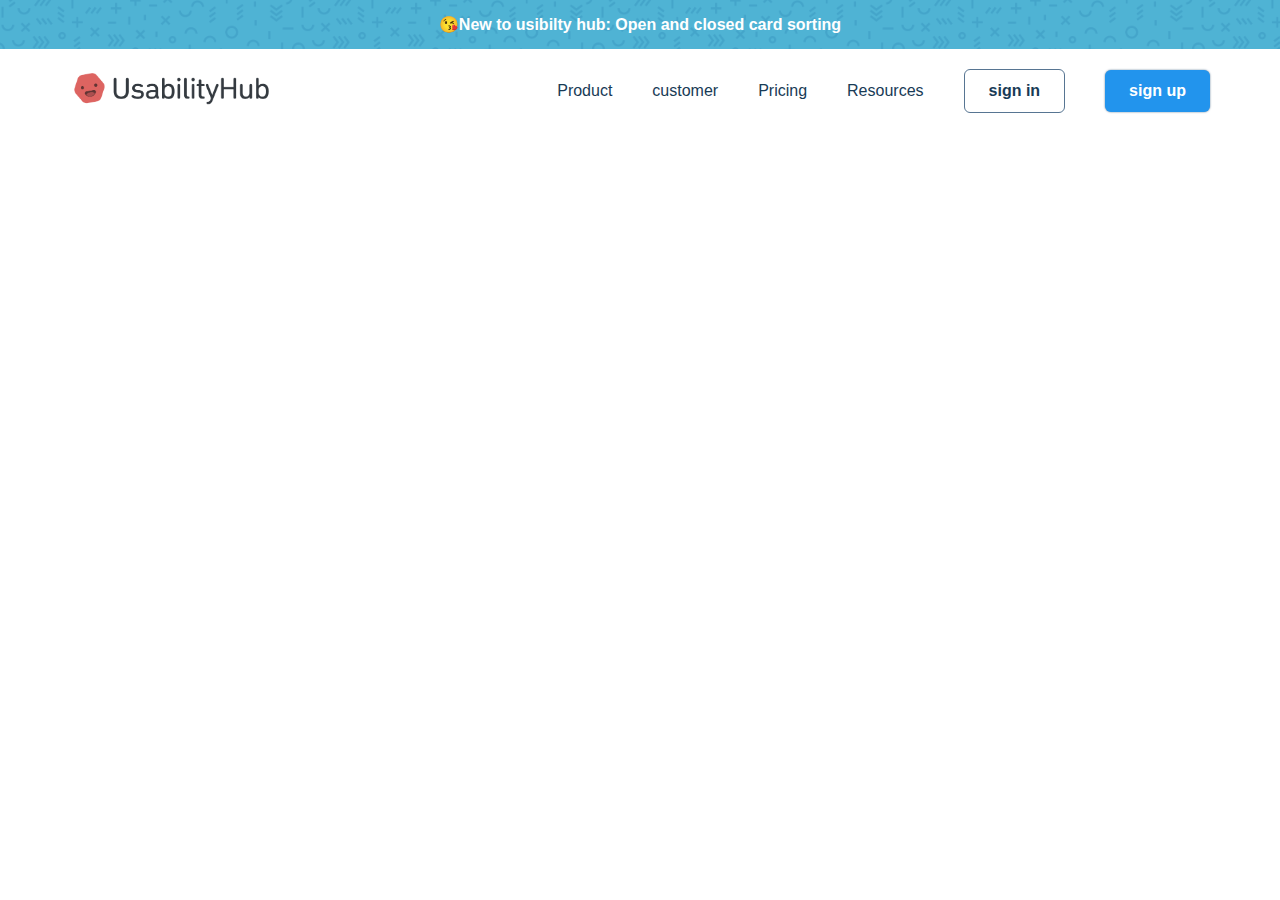
==== index.html @ 6f3f7dd2 "add top bar & nav bar" ====
<!DOCTYPE html>
<html lang="en">
<head>
    <meta charset="UTF-8">
    <meta name="viewport" content="width=device-width, initial-scale=1.0">
    <title>Office-Website</title>
    <link rel="stylesheet" href="./style.css">
    <link rel="stylesheet" href="https://cdnjs.cloudflare.com/ajax/libs/font-awesome/6.7.2/css/all.min.css"
        integrity="sha512-Evv84Mr4kqVGRNSgIGL/F/aIDqQb7xQ2vcrdIwxfjThSH8CSR7PBEakCr51Ck+w+/U6swU2Im1vVX0SVk9ABhg=="
        crossorigin="anonymous" referrerpolicy="no-referrer" />
    <link rel="preconnect" href="https://fonts.googleapis.com">
    <link rel="preconnect" href="https://fonts.gstatic.com" crossorigin>
    <link href="https://fonts.googleapis.com/css2?family=Bebas+Neue&family=Montserrat:ital,wght@0,100..900;1,100..900&family=Noto+Sans:ital,wght@0,100..900;1,100..900&family=Outfit:wght@100..900&family=Roboto:ital,wght@0,100;0,300;0,400;0,500;0,700;0,900;1,100;1,300;1,400;1,500;1,700;1,900&display=swap" rel="stylesheet">
        
</head>
<body>
    <div class="top-banner">
        <div class="container">
            <div class="small-bold-text banner-text">😘New to usibilty hub: Open and closed card sorting</div>
        </div>
    </div>

    <nav>
        <div class="container main-nav flex">
            <a class="company-logo">
                <img src="./assets/asset 1.png" alt="company logo">
            </a>
            <div class="nav-links">
                <ul class="flex">
                    <li><a href="#" class="hover-link">Product</a></li>
                    <li><a href="#" class="hover-link">customer</a></li>
                    <li><a href="#" class="hover-link">Pricing</a></li>
                    <li><a href="#" class="hover-link">Resources</a></li>
                    <li><a href="#" class="hover-link secondary-button">sign in</a></li>
                    <li><a href="#" class="hover-link primary-button">sign up</a></li>
                </ul>           
            </div>
        </div>
    </nav>

    <header></header>

    <section class="companies-section"></section>

    <section class="featured-section"></section>
    
    <section class="big-feature-section"></section>
    <section class="big-feature-section"></section>
    <section class="big-feature-section"></section>

    <section class="example-section"></section>

    <section class="cta-section"></section>

    <footer></footer>

    <div class="subfooter"></div>











</body>
</html>
---- style.css ----
/* resets*/
* {
    margin: 0;
    padding: 0;
    box-sizing: border-box;
}
:root {
    --primary-text-color: #183b56;
    --secondry-text-color: #577592;
    --accent-color: #2294ed;
    --accent-color-dark: #1d69a3;
    --padding-inline-section: 20px;
}
body {
    font-family: 'poppins',sans-serif;
    color: var(--primary-text-color);
}
h1 {
    font-size: 3rem;
}
h2 {
    font-size: 2rem;
}
h2 {
    font-size: 1.5rem
}
p {
    font-family: 'Roboto',sans-serif;
    font-size: 1.2rem;
    color: var(--secondry-text-color);
    line-height: 1.8rem;
}
a {
    text-decoration: none;
    display: inline-block;
}
ul {
    list-style: none;
}
/* Utility class */
.small-bold-text {
    font-size: 1rem;
    font-weight: 700;
}
.container {
    max-width: 1180px;
    margin-inline: auto;
    padding-inline: var(--padding-inline-section);
}
.flex {
    display: flex;
    align-items: center;
}
.hover-link {
    color: var(--primary-text-color);
}
.hover-link:hover {
    color: var(--accent-color);
    transition: 0.2s ease-out;
}
.primary-button {
    background-color: var(--accent-color);
    border-radius: 6px;
    font-weight: 700;
    color: white !important;
    padding: 12px 24px;
    box-shadow: 0 0 2px var(--secondry-text-color);
    transition: 0.2s ease-out;
}
.primary-button:hover {
    background-color: var(--accent-color-dark);
}
.secondary-button {
    border: 0.5px solid var(--secondry-text-color);
    border-radius: 6px;
    font-weight: 700;
    color: var(--primary-text-color) !important;
    padding: 12px 24px;
    transition: 0.2s ease-out;
}
.secondary-button:hover {
    border-color: var(--accent-color);
    color: var(--accent-color) !important;
}
/* top banner */
.top-banner {
    background-image: url('./assets/asset\ 30.png');
    background-color: #4fb3d4;
    background-size: 300px;
    
}
.banner-text {
    color: white;
    padding: 15px 30px;
    text-align: center;
}
/* nav bar */
.main-nav {
    margin-top: 20px;
    justify-content: space-between;
}
.company-logo img {
    width: 200px;
}
.nav-links {
    flex-basis: 730px;
}
.nav-links ul {
    justify-content: end;
    column-gap: 40px;
}
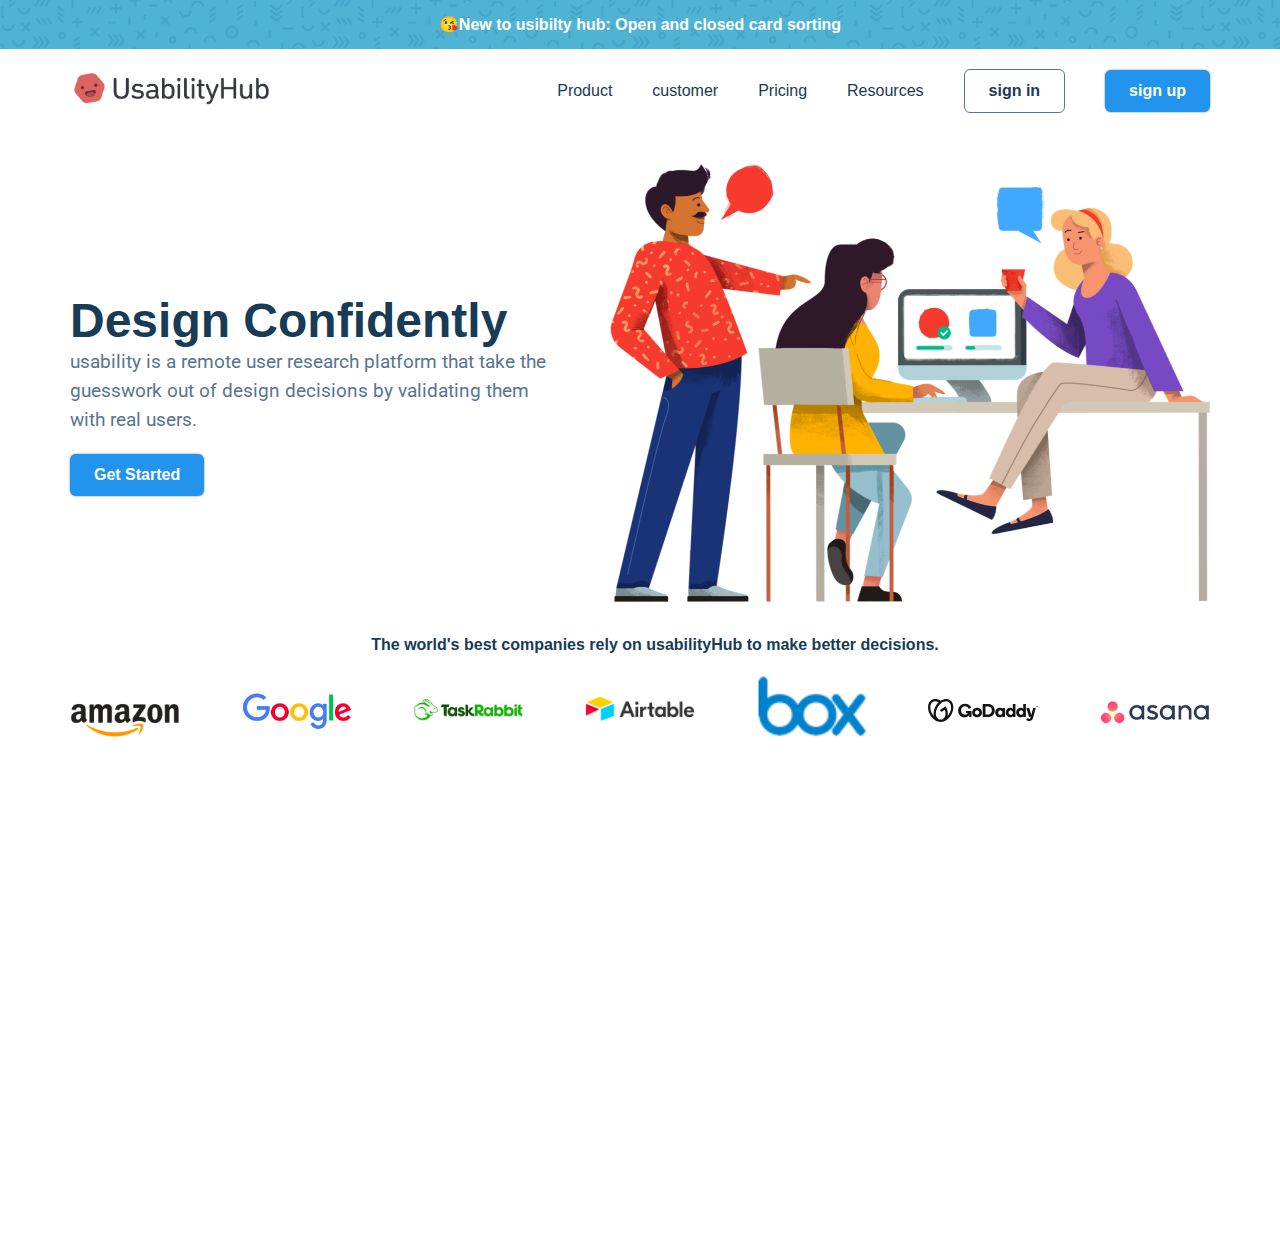
==== commit 30163c79: "add Header & Companies section" ====
--- a/index.html
+++ b/index.html
@@ -14,12 +14,13 @@
         
 </head>
 <body>
+    <!--top banner -->
     <div class="top-banner">
         <div class="container">
             <div class="small-bold-text banner-text">😘New to usibilty hub: Open and closed card sorting</div>
         </div>
     </div>
-
+    <!--nav bar-->
     <nav>
         <div class="container main-nav flex">
             <a class="company-logo">
@@ -37,10 +38,34 @@
             </div>
         </div>
     </nav>
-
-    <header></header>
-
-    <section class="companies-section"></section>
+    <!--header section-->
+    <header>
+        <div class="container header-section flex">
+            <div class="header-left">
+                <h1>Design Confidently</h1>
+                <p>usability is a remote user research platform that take the guesswork out of design decisions by validating them with real users. </p>
+                <a href="#" class="primary-button get-started-btn">Get Started</a>
+            </div>
+            <div class="header-right">
+                <img src="./assets/asset 2.png" alt="hero image">
+            </div>
+        </div>
+    </header>
+    <!--companies section-->
+    <section class="companies-section">
+        <div class="container">
+         <div class="small-bold-text companies-header">The world's best companies rely on usabilityHub to make better decisions.</div>
+          <div class="logos flex">
+            <img class="logo" src="./assets/asset 3.png" alt="">
+            <img class="logo" src="./assets/asset 4.png" alt="">
+            <img class="logo" src="./assets/asset 5.png" alt="">
+            <img class="logo" src="./assets/asset 6.png" alt="">
+            <img class="logo" src="./assets/asset 7.png" alt="">
+            <img class="logo" src="./assets/asset 8.svg" alt="">
+            <img class="logo" src="./assets/asset 9.png" alt="">
+          </div>
+        </div>
+    </section>
 
     <section class="featured-section"></section>
     
@@ -65,6 +90,6 @@
 
 
 
-
+<br><br><br><br><br><br><br><br><br><br><br><br><br><br><br><br><br><br><br><br><br><br><br><br><br><br><br>
 </body>
 </html>--- a/style.css
+++ b/style.css
@@ -108,4 +108,37 @@
 .nav-links ul {
     justify-content: end;
     column-gap: 40px;
+}
+/* header */
+header {
+    padding: 50px var(--padding-inline-section) 0;
+}
+.header-section {
+    justify-content: center;
+    gap: 50px;
+}
+.header-left {
+    max-width: 40vw;
+}
+.header-left h1 {
+    margin-top: 20px;
+}
+.get-started-btn {
+    margin-top: 20px;
+}
+.header-section img {
+    width: 600px;
+}
+/* Companies Section */
+.companies-header {
+    text-align: center;
+    margin: 30px 0 0 30px ;
+    
+    color: var(--primary-text-color);
+}
+.logos {
+    justify-content: space-between;
+}
+.logo {
+    width: 110px;
 }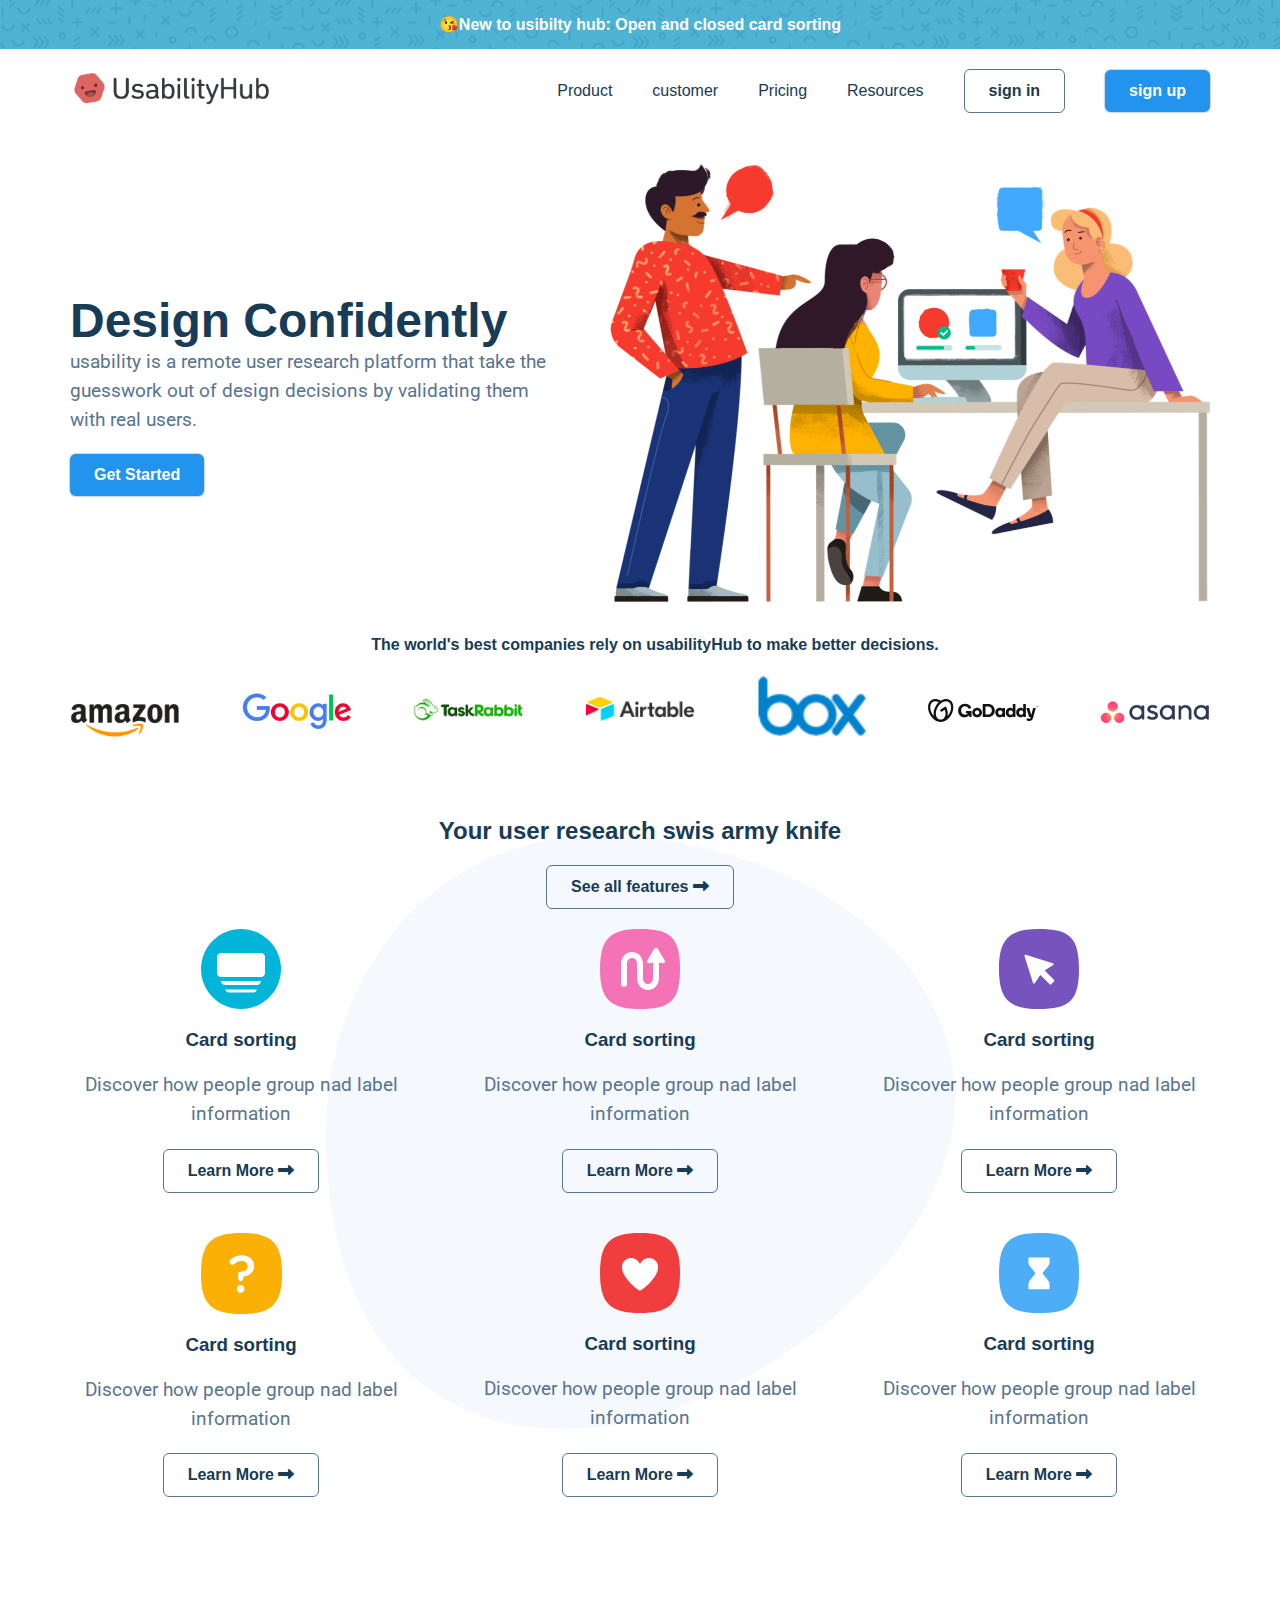
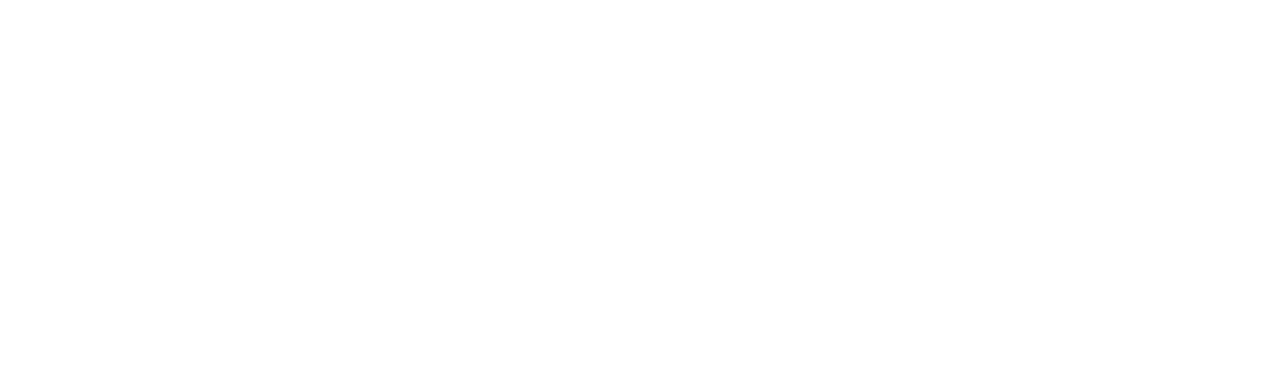
==== commit 5c4a91ee: "add features section" ====
--- a/index.html
+++ b/index.html
@@ -66,8 +66,53 @@
           </div>
         </div>
     </section>
-
-    <section class="featured-section"></section>
+    <!--Featured section -->
+    <section class="featured-section">
+        <div class="container">
+            <div class="features-header">
+                <h2 class="features-heading-text">Your user research swis army knife</h2>
+                <a href="#" class="secondary-button">See all features <i class="fa-solid fa-right-long"></i></a>
+            </div>
+            <div class="features-area flex">
+                <div class="featured-card flex">
+                    <img src="./assets/asset 11.svg" alt="">
+                    <h3>Card sorting</h3>
+                    <p>Discover how people group nad label information</p>
+                    <a href="#" class="secondary-button">Learn More <i class="fa-solid fa-right-long"></i></a>
+                </div>
+                <div class="featured-card flex">
+                    <img src="./assets/asset 13.svg" alt="">
+                    <h3>Card sorting</h3>
+                    <p>Discover how people group nad label information</p>
+                    <a href="#" class="secondary-button">Learn More <i class="fa-solid fa-right-long"></i></a>
+                </div>
+                <div class="featured-card flex">
+                    <img src="./assets/asset 14.svg" alt="">
+                    <h3>Card sorting</h3>
+                    <p>Discover how people group nad label information</p>
+                    <a href="#" class="secondary-button">Learn More <i class="fa-solid fa-right-long"></i></a>
+                </div>
+                <div class="featured-card flex">
+                    <img src="./assets/asset 15.svg" alt="">
+                    <h3>Card sorting</h3>
+                    <p>Discover how people group nad label information</p>
+                    <a href="#" class="secondary-button">Learn More <i class="fa-solid fa-right-long"></i></a>
+                </div>
+                <div class="featured-card flex">
+                    <img src="./assets/asset 16.svg" alt="">
+                    <h3>Card sorting</h3>
+                    <p>Discover how people group nad label information</p>
+                    <a href="#" class="secondary-button">Learn More <i class="fa-solid fa-right-long"></i></a>
+                </div>
+                <div class="featured-card flex">
+                    <img src="./assets/asset 17.svg" alt="">
+                    <h3>Card sorting</h3>
+                    <p>Discover how people group nad label information</p>
+                    <a href="#" class="secondary-button">Learn More <i class="fa-solid fa-right-long"></i></a>
+                </div>
+            </div>
+            </div>
+    </section>
     
     <section class="big-feature-section"></section>
     <section class="big-feature-section"></section>
--- a/style.css
+++ b/style.css
@@ -141,4 +141,29 @@
 }
 .logo {
     width: 110px;
+}
+/* Features Section */
+.featured-section {
+    padding: 50px var(--padding-inline-section) 0;
+    background-image: url('./assets/asset\ 32.svg');
+    background-repeat: no-repeat;
+    background-position: center;
+}
+.features-header {
+    text-align: center;
+}
+.features-heading-text {
+    margin-bottom: 20px;
+}
+.features-area {
+    flex-wrap: wrap;
+    justify-content: space-between;
+    gap: 40px;
+    margin-top: 20px;
+}
+.featured-card {
+    flex-direction: column;
+    gap: 20px;
+    max-width: 30%;
+    text-align: center;
 }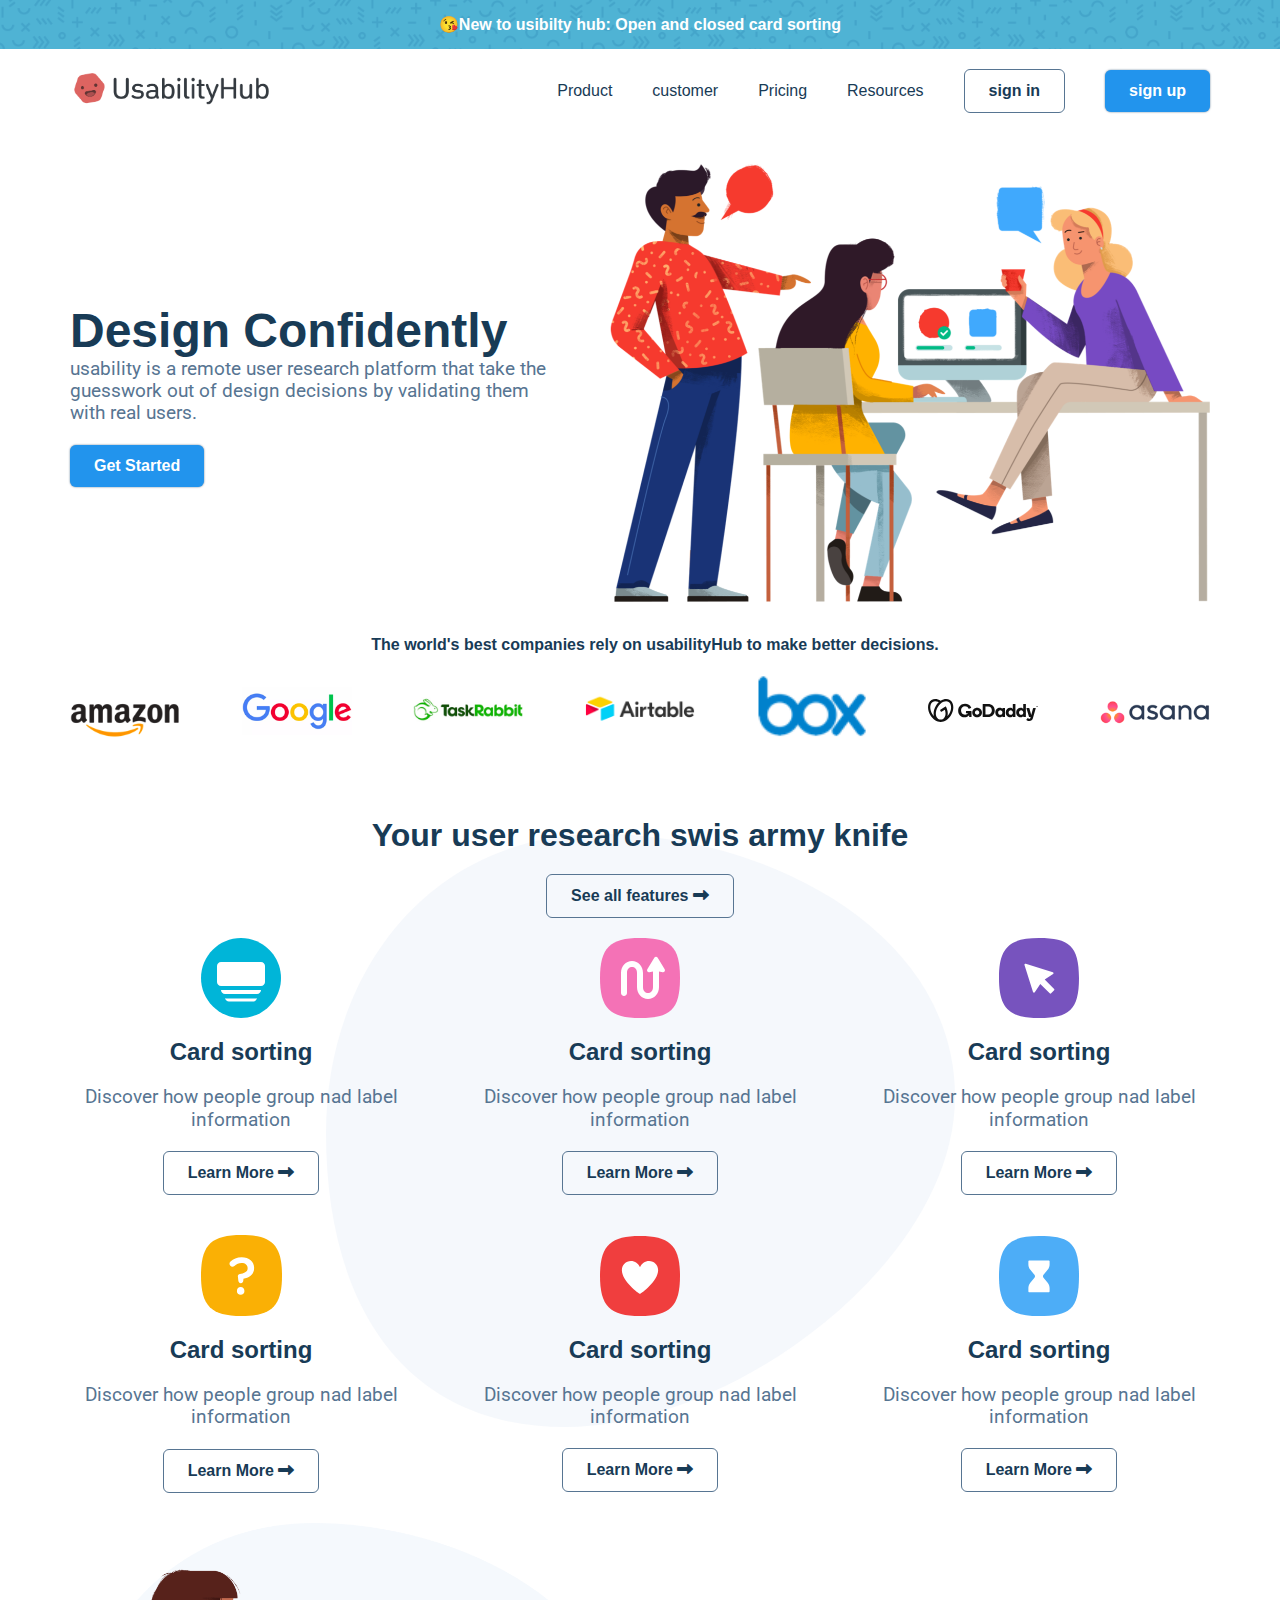
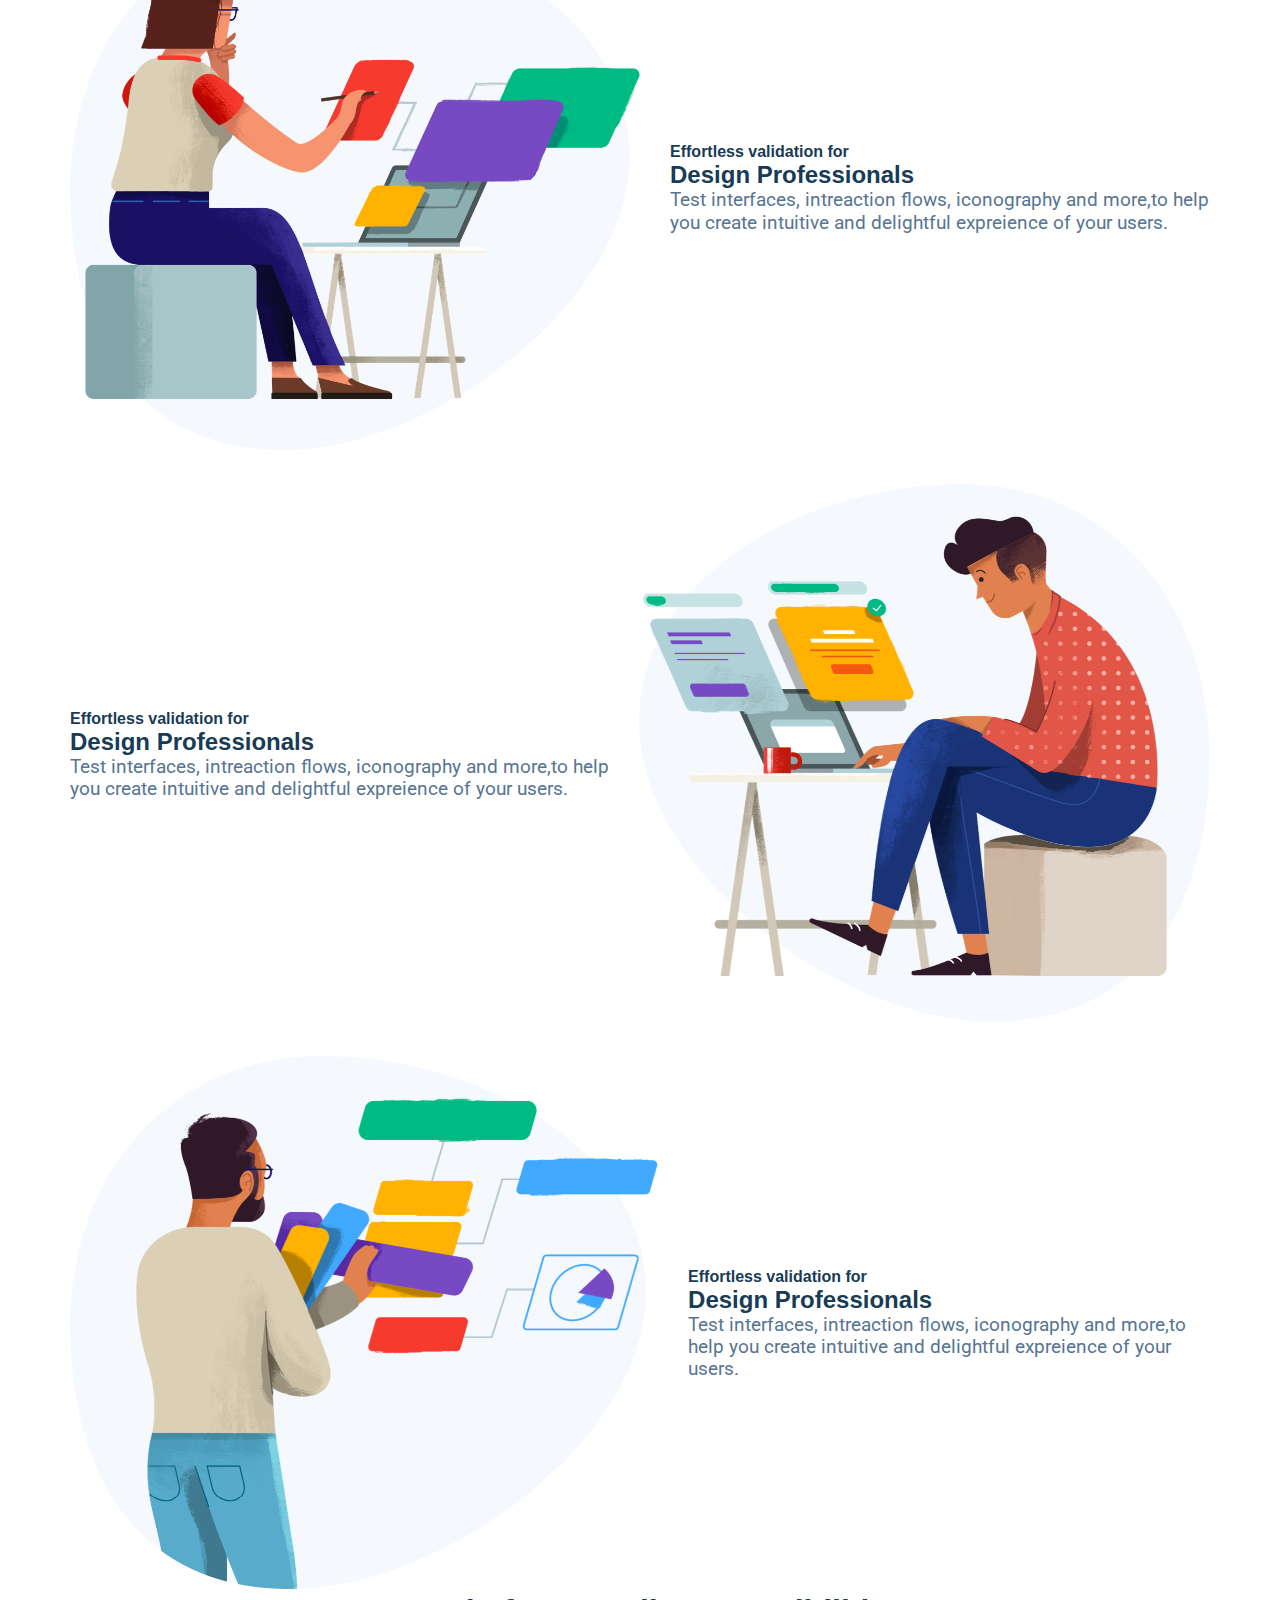
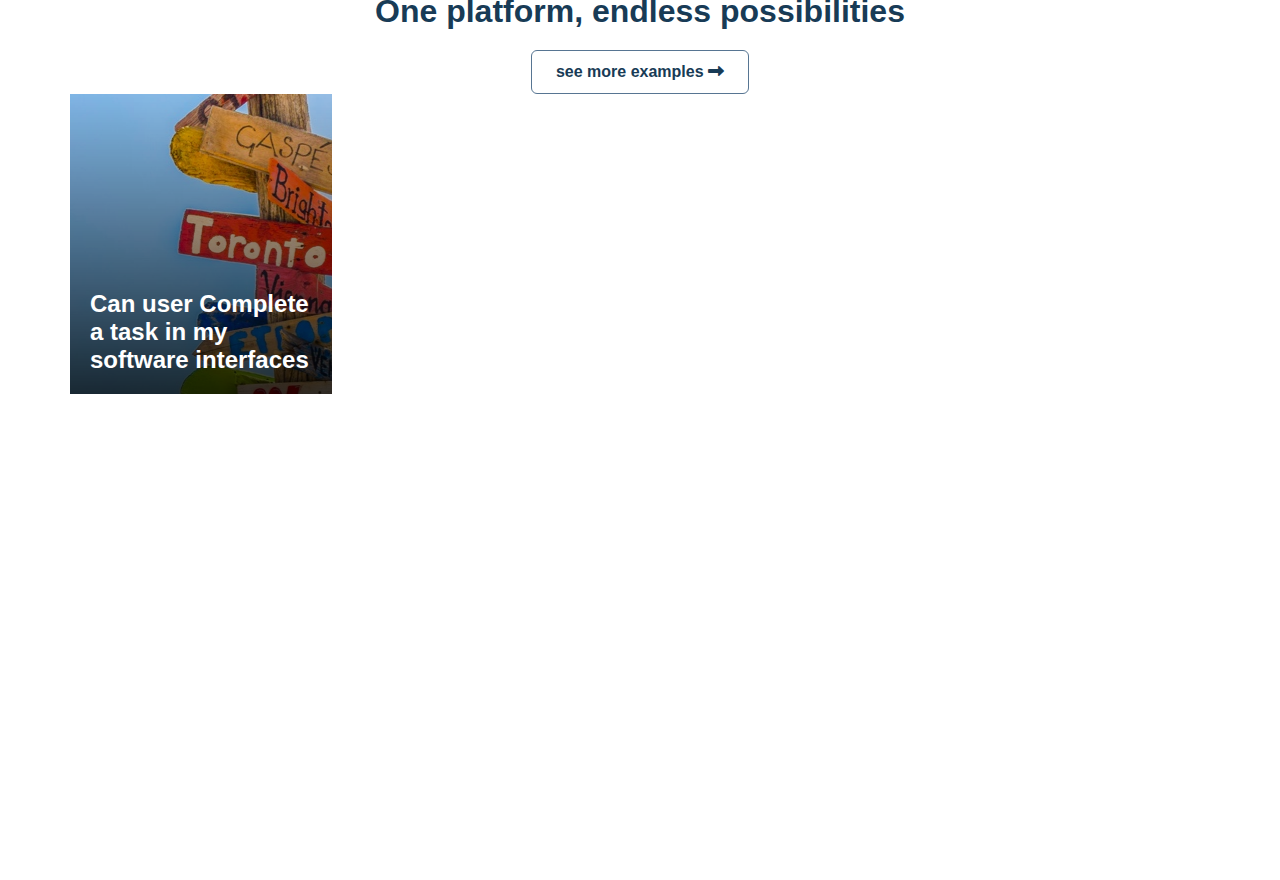
==== commit d4b5911e: "add big feature & example section" ====
--- a/index.html
+++ b/index.html
@@ -113,12 +113,58 @@
             </div>
             </div>
     </section>
-    
-    <section class="big-feature-section"></section>
-    <section class="big-feature-section"></section>
-    <section class="big-feature-section"></section>
+    <!--big features section-->
+    <section class="big-feature-section">
+        <div class="container flex big-feature-container">
+            <div class="feature-img">
+                <img src="./assets/asset 18.png" alt="">
+            </div>
+            <div class="feature-description flex">
+                <h4>Effortless validation for</h4>
+                <h3>Design Professionals</h3>
+                <p>Test interfaces, intreaction flows, iconography and more,to help you create intuitive and delightful expreience of your users.</p>
+            </div>
+        </div>
+    </section>
+    <section class="big-feature-section">
+        <div class="container flex big-feature-container" style="flex-direction: row-reverse;">
+            <div class="feature-img">
+                <img src="./assets/asset 21.png" alt="">
+            </div>
+            <div class="feature-description flex">
+                <h4>Effortless validation for</h4>
+                <h3>Design Professionals</h3>
+                <p>Test interfaces, intreaction flows, iconography and more,to help you create intuitive and delightful expreience of your users.</p>
+            </div>
+        </div>
+    </section>
+    <section class="big-feature-section">
+        <div class="container flex big-feature-container">
+            <div class="feature-img">
+                <img src="./assets/asset 24.png" alt="">
+            </div>
+            <div class="feature-description flex">
+                <h4>Effortless validation for</h4>
+                <h3>Design Professionals</h3>
+                <p>Test interfaces, intreaction flows, iconography and more,to help you create intuitive and delightful expreience of your users.</p>
+            </div>
+        </div>
+    </section>
+    <!--example section-->
+    <section class="example-section">
+      <div class="container">
+        <div class="examples-header flex">
+            <h2 class="example-heading-text">One platform, endless possibilities</h2>
+            <a href="#" class="secondary-button">see more examples <i class="fa-solid fa-right-long"></i></a>
+        </div>
+        <div class="example-area flex">
+            <a href="#" class="example-card">
+                <h3 class="card-text">Can user Complete a task in my software interfaces</h3>
 
-    <section class="example-section"></section>
+            </a>
+        </div>
+      </div>
+    </section>
 
     <section class="cta-section"></section>
 
--- a/style.css
+++ b/style.css
@@ -21,14 +21,14 @@
 h2 {
     font-size: 2rem;
 }
-h2 {
+h3 {
     font-size: 1.5rem
 }
 p {
     font-family: 'Roboto',sans-serif;
     font-size: 1.2rem;
     color: var(--secondry-text-color);
-    line-height: 1.8rem;
+    line-height: 1.4rem;
 }
 a {
     text-decoration: none;
@@ -166,4 +166,38 @@
     gap: 20px;
     max-width: 30%;
     text-align: center;
+}
+/* big features section */
+.big-feature-section {
+    margin: 30px var(--padding-inline-section) 0;
+}
+.big-feature-container {
+    gap: 30px;
+}
+.feature-img img {
+    width: 100%;
+}
+.feature-description {
+    flex-direction: column;
+    align-items: flex-start;
+}
+/* example section */
+.examples-header {
+    flex-direction: column;
+    gap: 20px;
+}
+.example-card {
+    width: 23%;
+    position: relative;
+    min-height: 300px;
+    background: black;
+    background: linear-gradient( rgb(0,0,0,0.1), rgb(0,0,0,0.8)), url(./assets/asset\ 35.jpeg);
+
+}
+.card-text {
+    position: absolute;
+    bottom: 20px;
+    left: 20px;
+    right: 20px;
+    color: white;
 }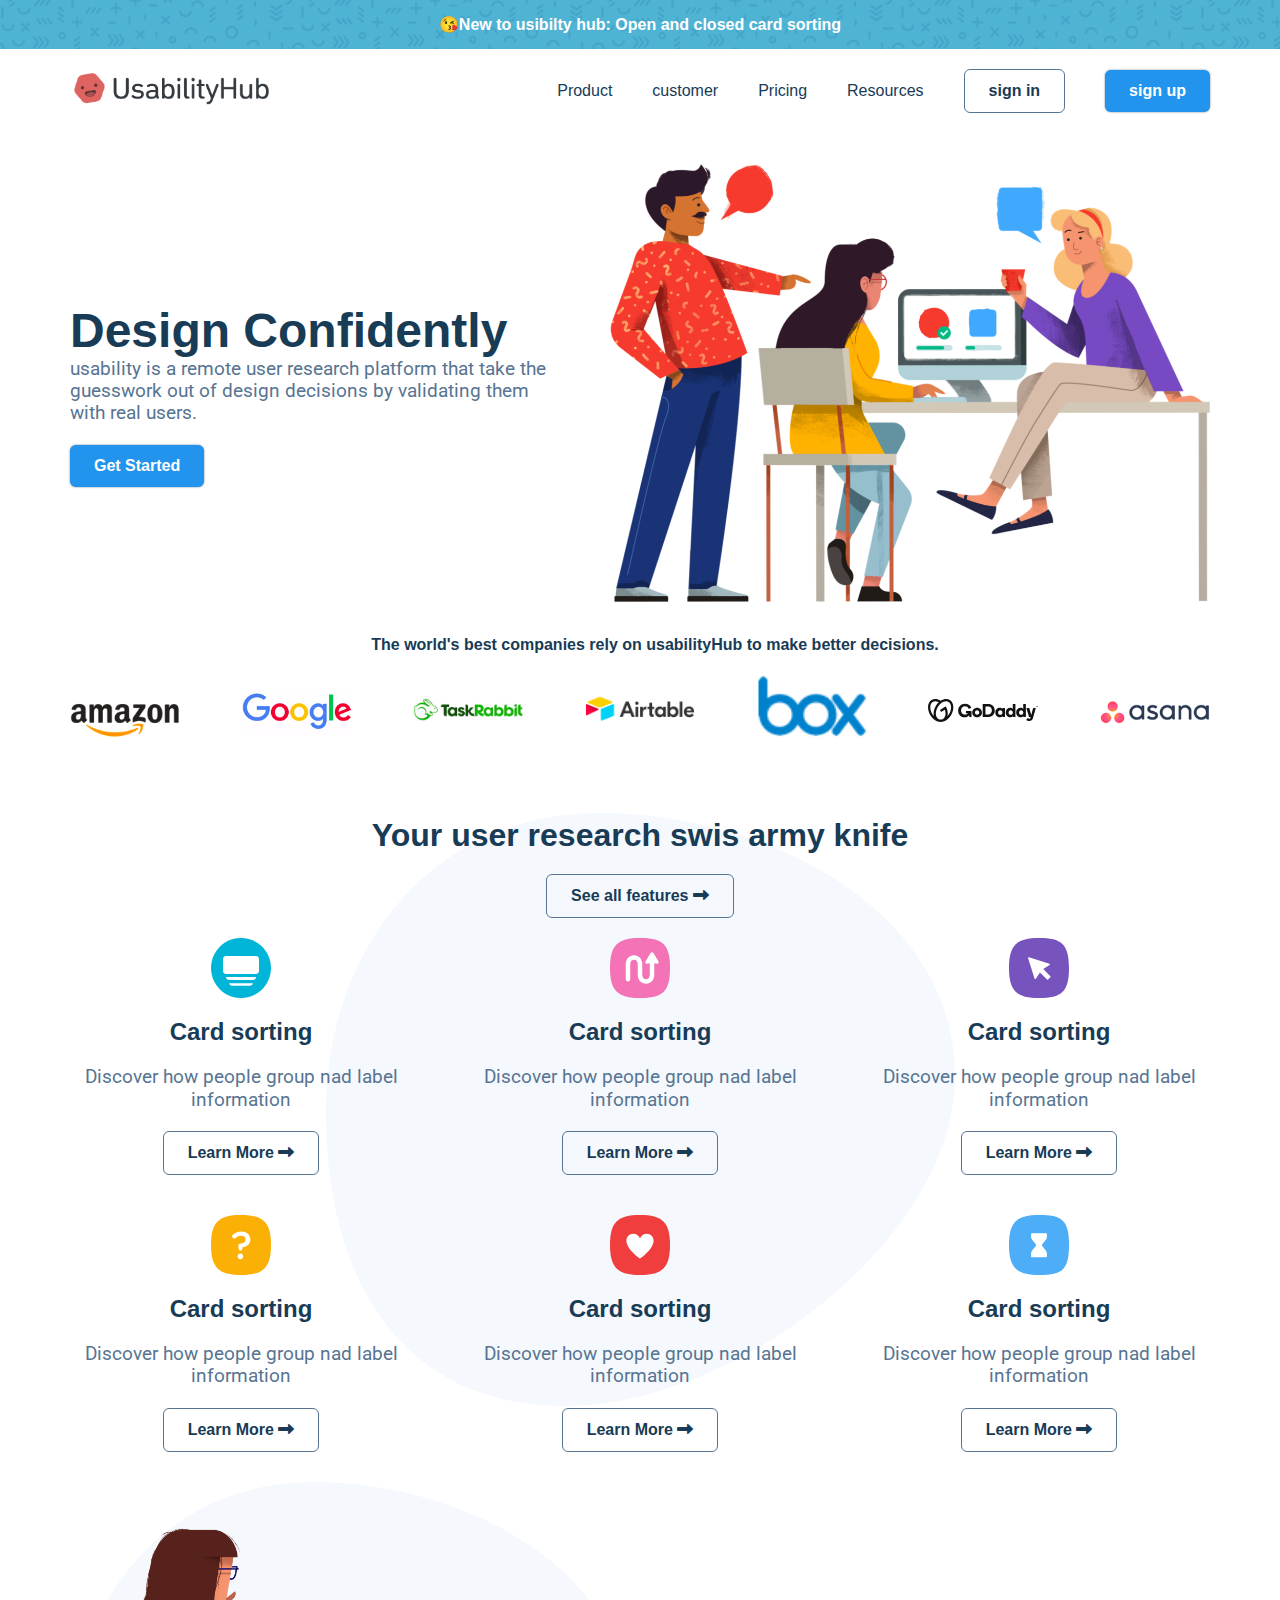
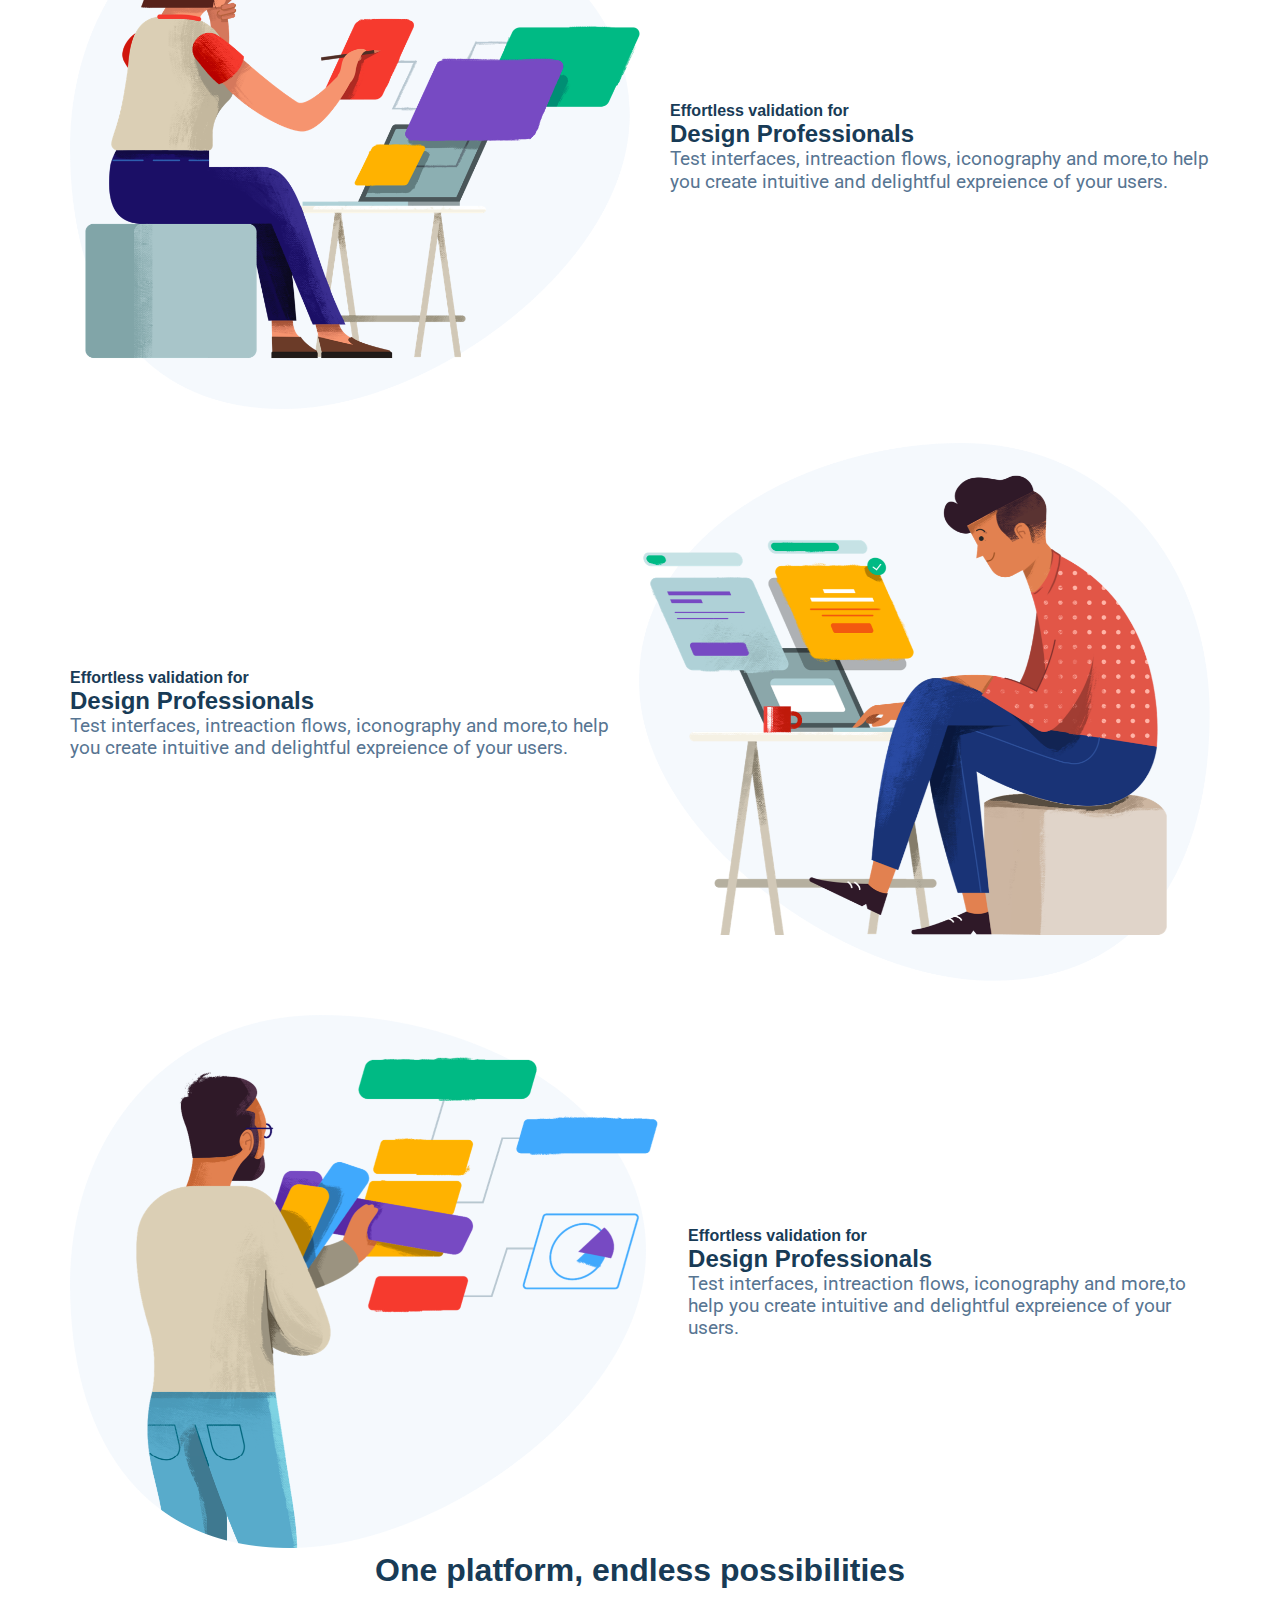
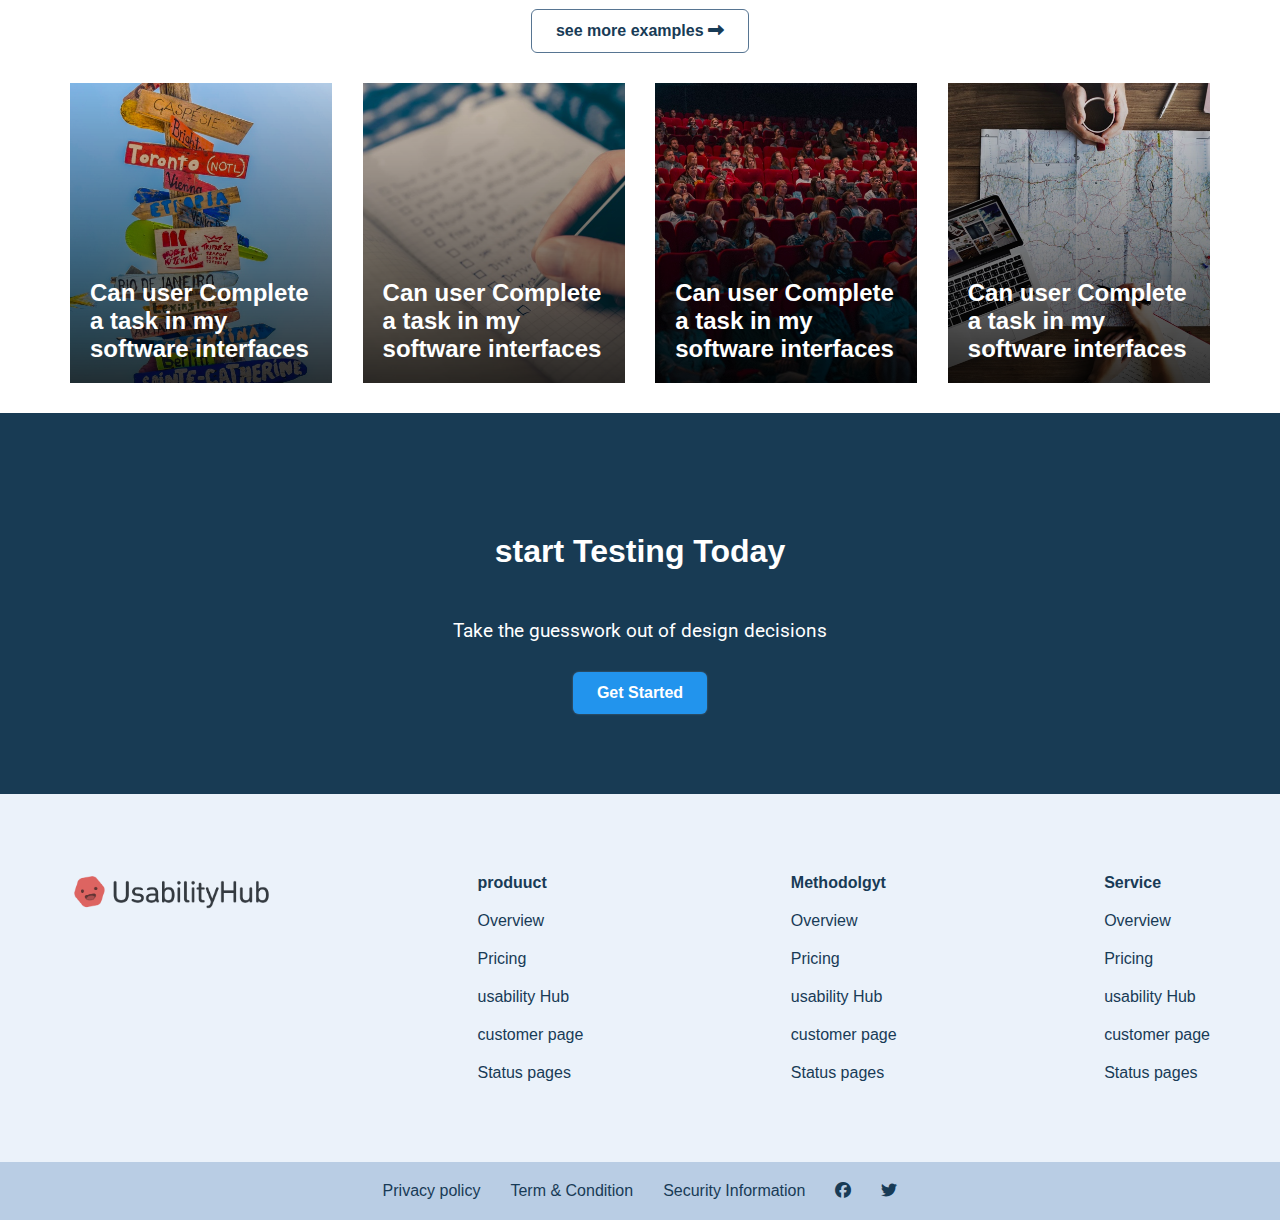
==== commit bb2af996: "add cta & footer & subfooter section" ====
--- a/index.html
+++ b/index.html
@@ -162,25 +162,68 @@
                 <h3 class="card-text">Can user Complete a task in my software interfaces</h3>
 
             </a>
+            <a class="example-card"href="#" >
+                <h3 class="card-text">Can user Complete a task in my software interfaces</h3>
+            </a>
+            <a class="example-card" href="#">
+                <h3 class="card-text">Can user Complete a task in my software interfaces</h3>
+            </a>
+            <a class="example-card" href="#">
+                <h3 class="card-text">Can user Complete a task in my software interfaces</h3>
+            </a>
         </div>
       </div>
     </section>
+    <!--cta section-->  
+    <section class="cta-section">
+        <div class="container flex cta-section-container">
+            <h2>start Testing Today</h2>
+            <p>Take the guesswork out of design decisions</p>
+            <a href="#" class="primary-button">Get Started</a>
+        </div>
+    </section>
+    <!--footer-->
+    <footer>
+        <div class="container flex footer-container">
+            <a class="company-logo">
+                <img src="./assets/asset 1.png" alt="">
+            </a>
+            <div class="link-column flex">
+                <h4>produuct</h4>
+                <a href="#" class="hover-link">Overview</a>
+                <a href="#" class="hover-link">Pricing</a>
+                <a href="#" class="hover-link">usability Hub</a>
+                <a href="#" class="hover-link">customer page</a>
+                <a href="#" class="hover-link">Status pages</a>
+            </div>
+            <div class="link-column flex">
+                <h4>Methodolgyt</h4>
+                <a href="#" class="hover-link">Overview</a>
+                <a href="#" class="hover-link">Pricing</a>
+                <a href="#" class="hover-link">usability Hub</a>
+                <a href="#" class="hover-link">customer page</a>
+                <a href="#" class="hover-link">Status pages</a>
+            </div>
+            <div class="link-column flex">
+                <h4>Service</h4>
+                <a href="#" class="hover-link">Overview</a>
+                <a href="#" class="hover-link">Pricing</a>
+                <a href="#" class="hover-link">usability Hub</a>
+                <a href="#" class="hover-link">customer page</a>
+                <a href="#" class="hover-link">Status pages</a>
+            </div>
+        </div>
+    </footer>
+    <!--Subfooter-->
+    <div class="subfooter">
+        <div class="container flex subfooter-container">
+            <a href="#" class="hover-link">Privacy policy</a>
+            <a href="#" class="hover-link">Term & Condition</a>
+            <a href="#" class="hover-link">Security Information</a>
+            <a href="#" class="hover-link"><i class="fa-brands fa-facebook"></i></a>
+            <a href="#" class="hover-link"><i class="fa-brands fa-twitter"></i></a>
+        </div>
+    </div>
 
-    <section class="cta-section"></section>
-
-    <footer></footer>
-
-    <div class="subfooter"></div>
-
-
-
-
-
-
-
-
-
-
-<br><br><br><br><br><br><br><br><br><br><br><br><br><br><br><br><br><br><br><br><br><br><br><br><br><br><br>
 </body>
 </html>--- a/style.css
+++ b/style.css
@@ -167,6 +167,9 @@
     max-width: 30%;
     text-align: center;
 }
+.featured-card img {
+    width: 60px;
+}
 /* big features section */
 .big-feature-section {
     margin: 30px var(--padding-inline-section) 0;
@@ -185,14 +188,32 @@
 .examples-header {
     flex-direction: column;
     gap: 20px;
+}
+.example-area {
+    justify-content: space-between;
+    margin-block: 30px;
 }
 .example-card {
     width: 23%;
     position: relative;
     min-height: 300px;
     background: black;
-    background: linear-gradient( rgb(0,0,0,0.1), rgb(0,0,0,0.8)), url(./assets/asset\ 35.jpeg);
-
+    transition: 0.2s ease-out;
+}
+.example-card:hover {
+    box-shadow: 0 0 10px #888;
+}
+.example-card:nth-child(1) {
+    background: linear-gradient( rgb(0,0,0,0.1), rgb(0,0,0,0.8)), url(./assets/asset\ 35.jpeg); background-size: cover;
+}
+.example-card:nth-child(2) {
+    background: linear-gradient( rgb(0,0,0,0.1), rgb(0,0,0,0.8)), url(./assets/asset\ 34.jpeg); background-size: cover;
+}
+.example-card:nth-child(3) {
+    background: linear-gradient( rgb(0,0,0,0.1), rgb(0,0,0,0.8)), url(./assets/asset\ 36.jpeg); background-size: cover;
+}
+.example-card:nth-child(4) {
+    background: linear-gradient( rgb(0,0,0,0.1), rgb(0,0,0,0.8)), url(./assets/asset\ 37.jpeg); background-size: cover;
 }
 .card-text {
     position: absolute;
@@ -200,4 +221,41 @@
     left: 20px;
     right: 20px;
     color: white;
+}
+/* cta section */
+.cta-section-container {
+    flex-direction: column;
+    gap: 30px;
+    color: white;
+}
+.cta-section {
+    padding: 120px var(--padding-inline-section) 80px;
+    background-color: #183b54;
+}
+.cta-section-container p {
+    color: white;
+    margin-top: 20px;
+}
+/* footer */
+footer {
+    padding-block: 80px;
+    background-color: #ebf2fa;
+}
+.link-column {
+    flex-direction: column;
+    align-items: flex-start;
+    gap: 20px;
+}
+.footer-container {
+    align-items: flex-start;
+    justify-content: space-between;
+}
+/* sub footer */
+.subfooter {
+    background-color: #b9cde4;
+    padding: var(--padding-inline-section);
+}
+.subfooter-container {
+    justify-content: center;
+    gap: 30px;
 }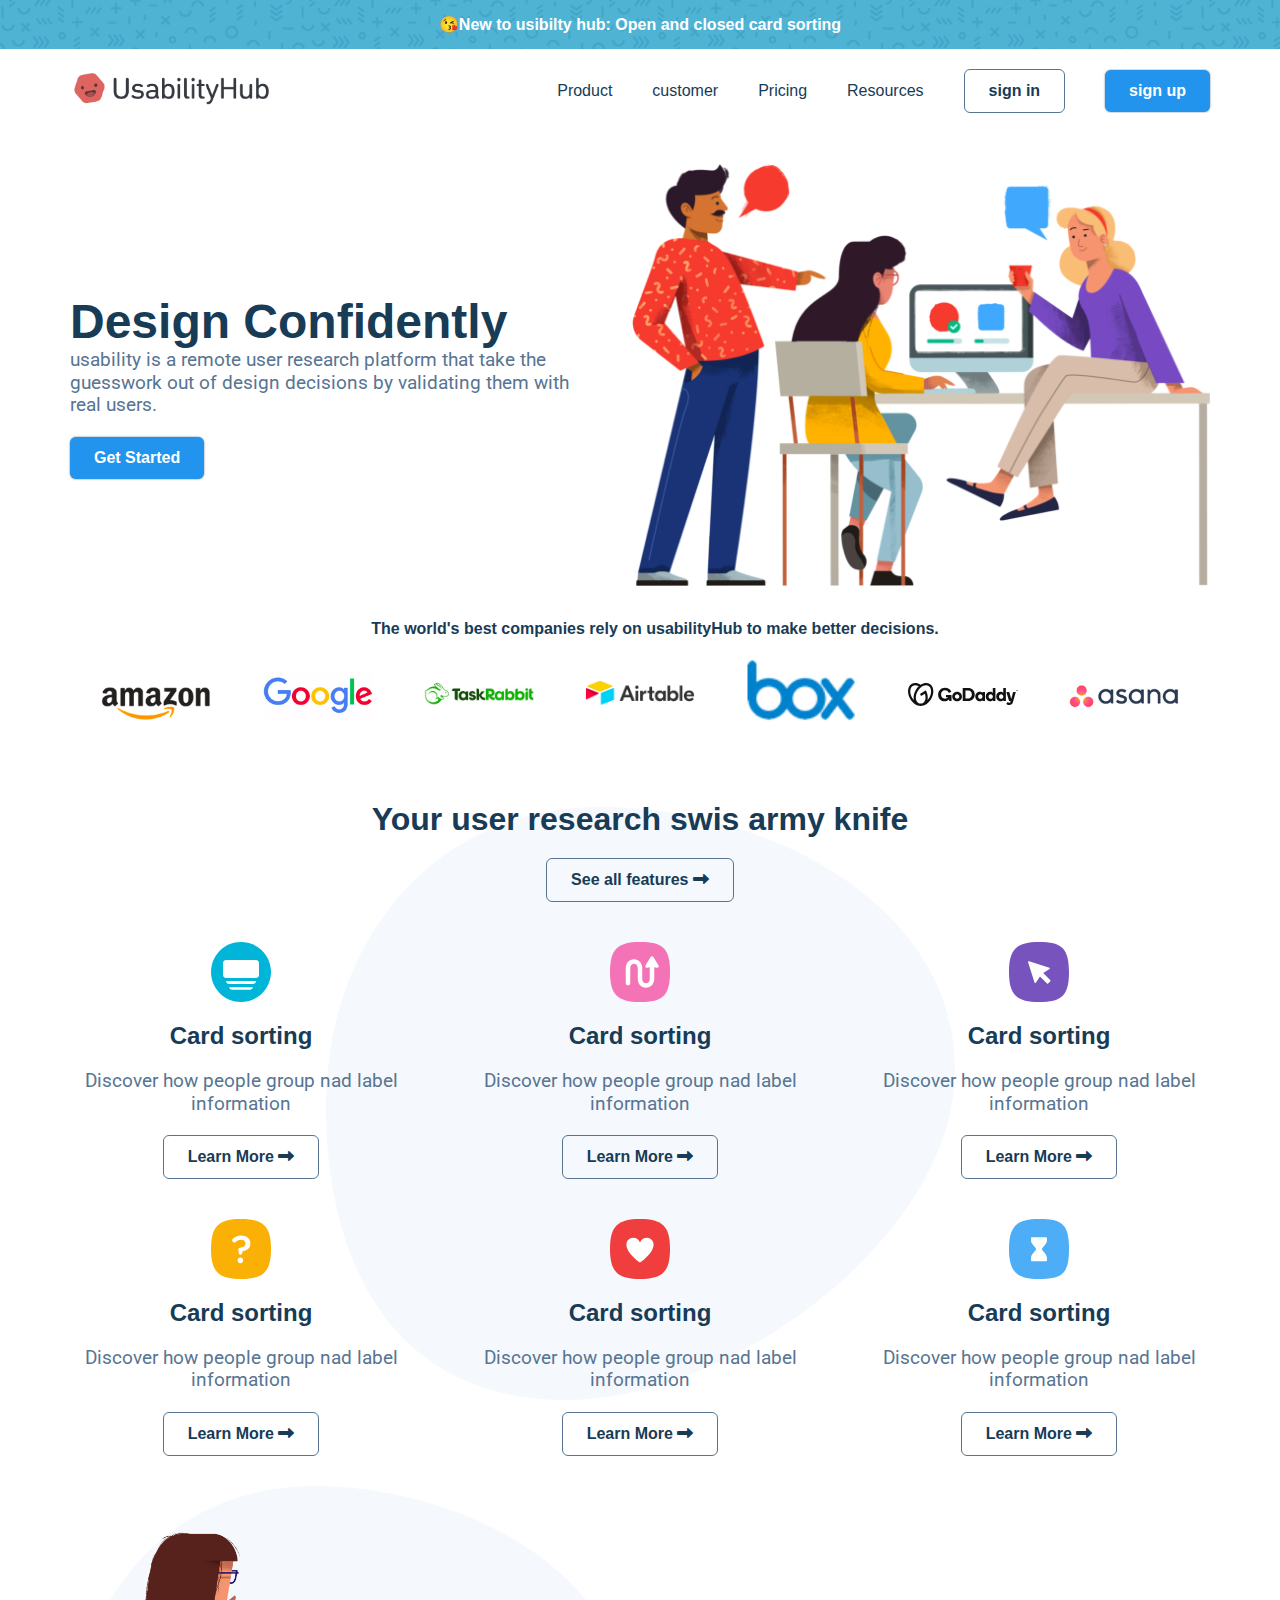
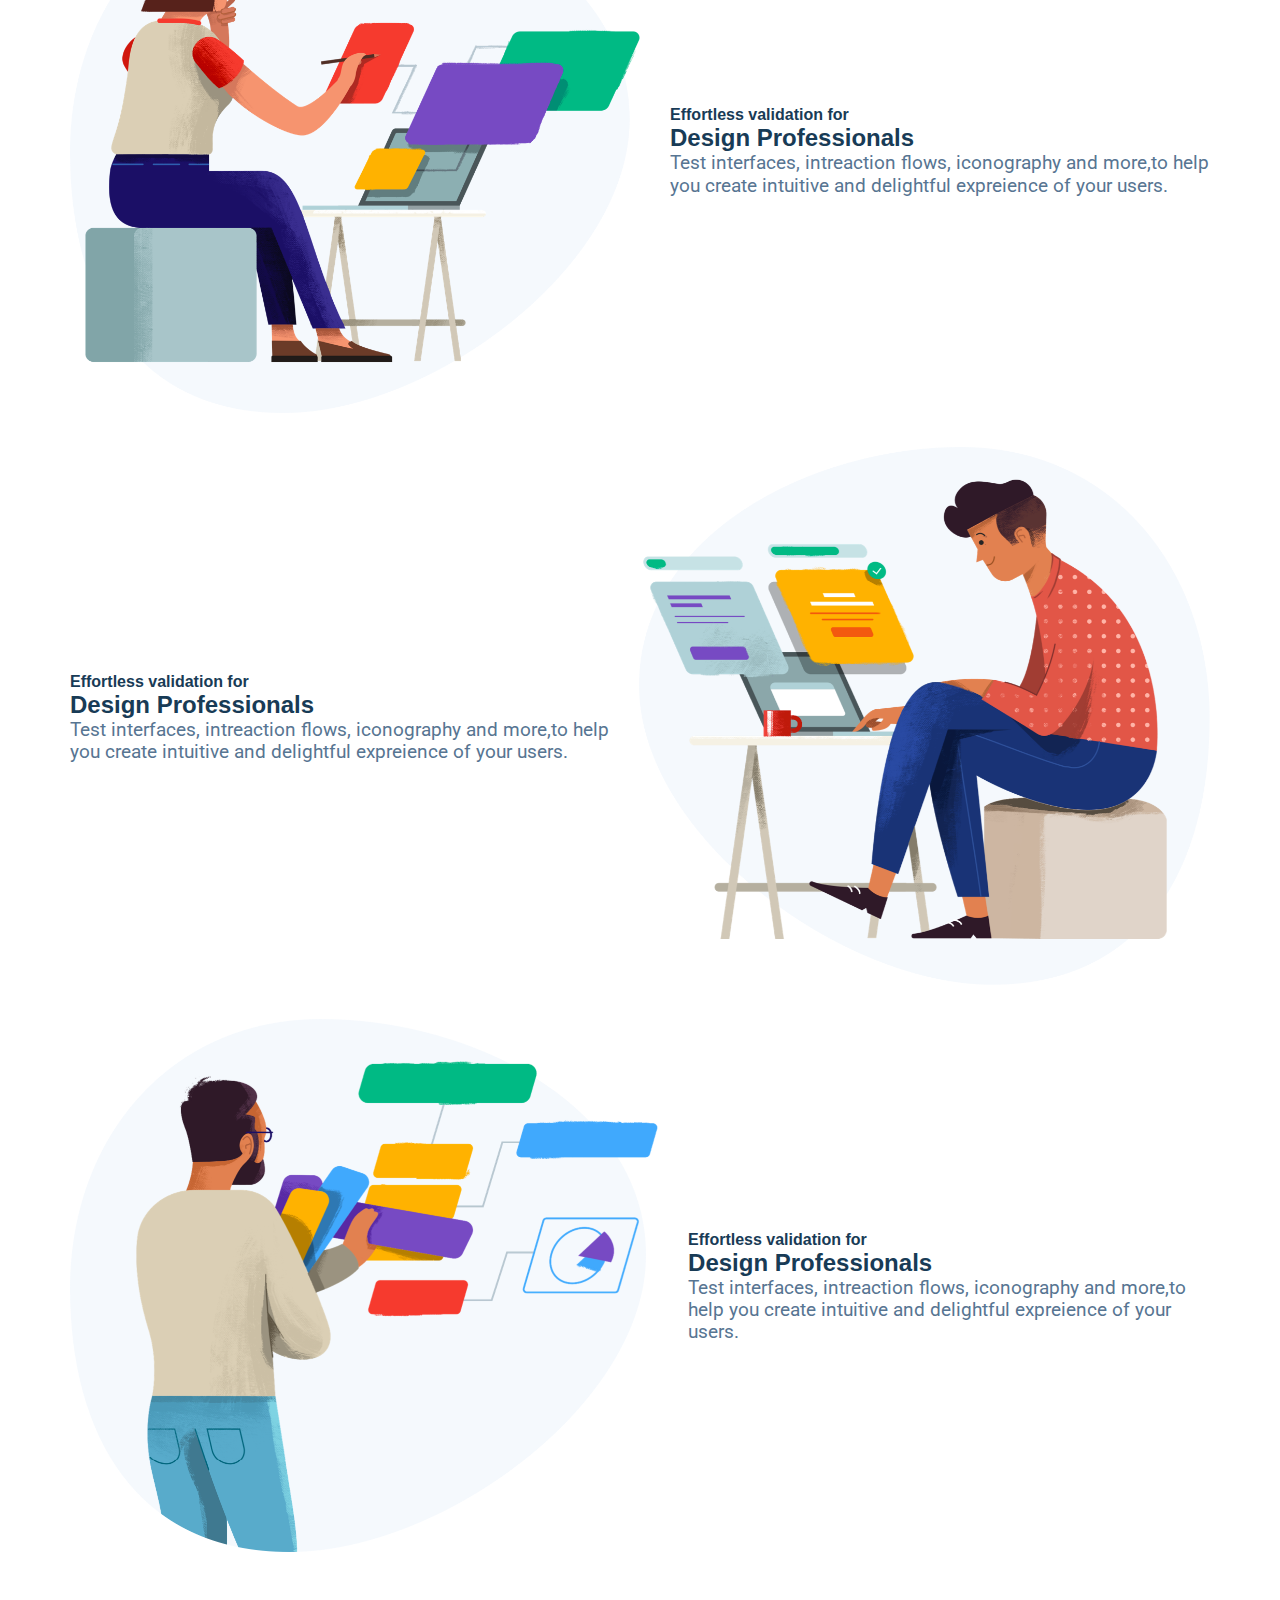
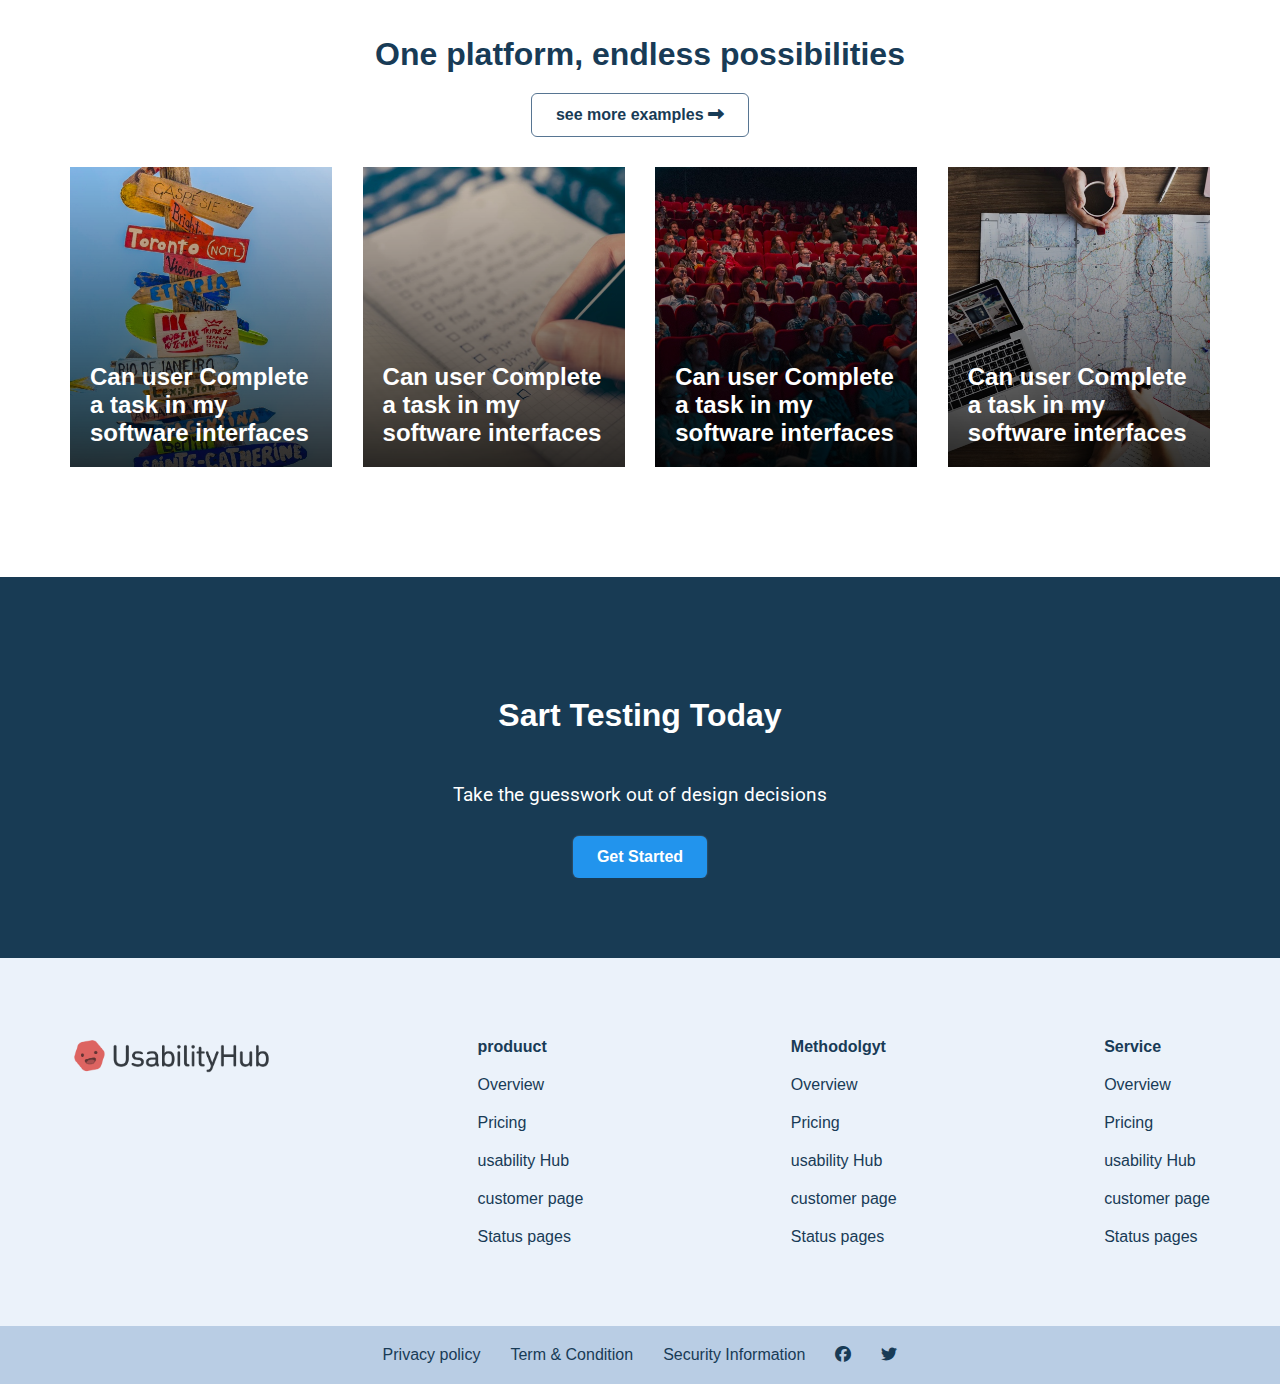
==== commit 585dbf40: "add media queries" ====
--- a/index.html
+++ b/index.html
@@ -5,6 +5,7 @@
     <meta name="viewport" content="width=device-width, initial-scale=1.0">
     <title>Office-Website</title>
     <link rel="stylesheet" href="./style.css">
+    <link rel="stylesheet" href="./media-queries.css">
     <link rel="stylesheet" href="https://cdnjs.cloudflare.com/ajax/libs/font-awesome/6.7.2/css/all.min.css"
         integrity="sha512-Evv84Mr4kqVGRNSgIGL/F/aIDqQb7xQ2vcrdIwxfjThSH8CSR7PBEakCr51Ck+w+/U6swU2Im1vVX0SVk9ABhg=="
         crossorigin="anonymous" referrerpolicy="no-referrer" />
@@ -26,7 +27,7 @@
             <a class="company-logo">
                 <img src="./assets/asset 1.png" alt="company logo">
             </a>
-            <div class="nav-links">
+            <div class="nav-links active" id="nav-links" >
                 <ul class="flex">
                     <li><a href="#" class="hover-link">Product</a></li>
                     <li><a href="#" class="hover-link">customer</a></li>
@@ -36,6 +37,9 @@
                     <li><a href="#" class="hover-link primary-button">sign up</a></li>
                 </ul>           
             </div>
+            <a href="#" class="nav-toggle hover-link" id="nav-toggle">
+                <i class="fa-solid fa-bars"></i>
+            </a>
         </div>
     </nav>
     <!--header section-->
@@ -127,7 +131,7 @@
         </div>
     </section>
     <section class="big-feature-section">
-        <div class="container flex big-feature-container" style="flex-direction: row-reverse;">
+        <div class="container flex big-feature-container" id="second-big-feature">
             <div class="feature-img">
                 <img src="./assets/asset 21.png" alt="">
             </div>
@@ -177,7 +181,7 @@
     <!--cta section-->  
     <section class="cta-section">
         <div class="container flex cta-section-container">
-            <h2>start Testing Today</h2>
+            <h2>Sart Testing Today</h2>
             <p>Take the guesswork out of design decisions</p>
             <a href="#" class="primary-button">Get Started</a>
         </div>
--- a/style.css
+++ b/style.css
@@ -46,6 +46,7 @@
     max-width: 1180px;
     margin-inline: auto;
     padding-inline: var(--padding-inline-section);
+    overflow: hidden;
 }
 .flex {
     display: flex;
@@ -66,6 +67,7 @@
     padding: 12px 24px;
     box-shadow: 0 0 2px var(--secondry-text-color);
     transition: 0.2s ease-out;
+    text-align: center;
 }
 .primary-button:hover {
     background-color: var(--accent-color-dark);
@@ -109,6 +111,9 @@
     justify-content: end;
     column-gap: 40px;
 }
+.nav-toggle {
+    display: none;
+}
 /* header */
 header {
     padding: 50px var(--padding-inline-section) 0;
@@ -127,7 +132,7 @@
     margin-top: 20px;
 }
 .header-section img {
-    width: 600px;
+    width: 100%;
 }
 /* Companies Section */
 .companies-header {
@@ -137,7 +142,9 @@
     color: var(--primary-text-color);
 }
 .logos {
-    justify-content: space-between;
+    justify-content: space-evenly;
+    flex-wrap: wrap;
+    gap: 20px;
 }
 .logo {
     width: 110px;
@@ -151,6 +158,7 @@
 }
 .features-header {
     text-align: center;
+    margin-bottom: 40px;
 }
 .features-heading-text {
     margin-bottom: 20px;
@@ -177,6 +185,9 @@
 .big-feature-container {
     gap: 30px;
 }
+#second-big-feature {
+    flex-direction: row-reverse;
+}
 .feature-img img {
     width: 100%;
 }
@@ -185,18 +196,23 @@
     align-items: flex-start;
 }
 /* example section */
+.example-section {
+    padding: 80px var(--padding-inline-section);
+}
 .examples-header {
     flex-direction: column;
     gap: 20px;
+    text-align: center;
 }
 .example-area {
     justify-content: space-between;
     margin-block: 30px;
+    flex-wrap: wrap;
 }
 .example-card {
     width: 23%;
     position: relative;
-    min-height: 300px;
+    height: 300px;
     background: black;
     transition: 0.2s ease-out;
 }
@@ -227,6 +243,7 @@
     flex-direction: column;
     gap: 30px;
     color: white;
+    text-align: center;
 }
 .cta-section {
     padding: 120px var(--padding-inline-section) 80px;
@@ -258,4 +275,5 @@
 .subfooter-container {
     justify-content: center;
     gap: 30px;
+    flex-wrap: wrap;
 }--- a/media-queries.css
+++ b/media-queries.css
@@ -0,0 +1,72 @@
+@media  only screen and (max-width: 991px) {
+    h3 {
+        font-size: 1.2rem;
+    }
+    .nav-toggle {
+        display: block;
+        margin-right: 20px;
+    }
+    .nav-links {
+        display: none;
+    }
+    .example-area {
+        gap: 20px;
+    }
+    .example-card {
+        width: calc(50% - 10px);
+        height: 180px;
+    }
+    .cta-section {
+        padding-block: 80px;
+    }
+}
+@media only screen  and (max-width:767px) {
+    .primary-button {
+        width: 100%;
+    }
+    .header-section {
+        flex-direction: column-reverse;
+    }
+    .header-left {
+        max-width: 100vw;
+        text-align: center;
+    }
+    .featured-card {
+        min-width: calc(50% - 20px);
+    }
+    .big-feature-container, #second-big-feature {
+        flex-direction: column;
+    }
+    .footer-container {
+        flex-direction: column;
+        gap: 40px;
+        text-align: center;
+        align-items: center;
+    }
+    .link-column {
+        align-items: stretch;
+    }
+}
+@media only screen and (max-width: 479px) {
+    :root {
+        --padding-inline-section: 10px;
+    }
+    h1 {
+        font-size: 2rem;
+    }
+    h2 {
+        font-size: 1.5rem;
+    }
+    h3 {
+        font-size: 1.5rem
+    }
+    p {
+        font-size: 1rem;
+    }
+    .featured-card {
+        min-width: 100%;
+    }
+    .example-card {
+        width: 100%;
+    }
+}